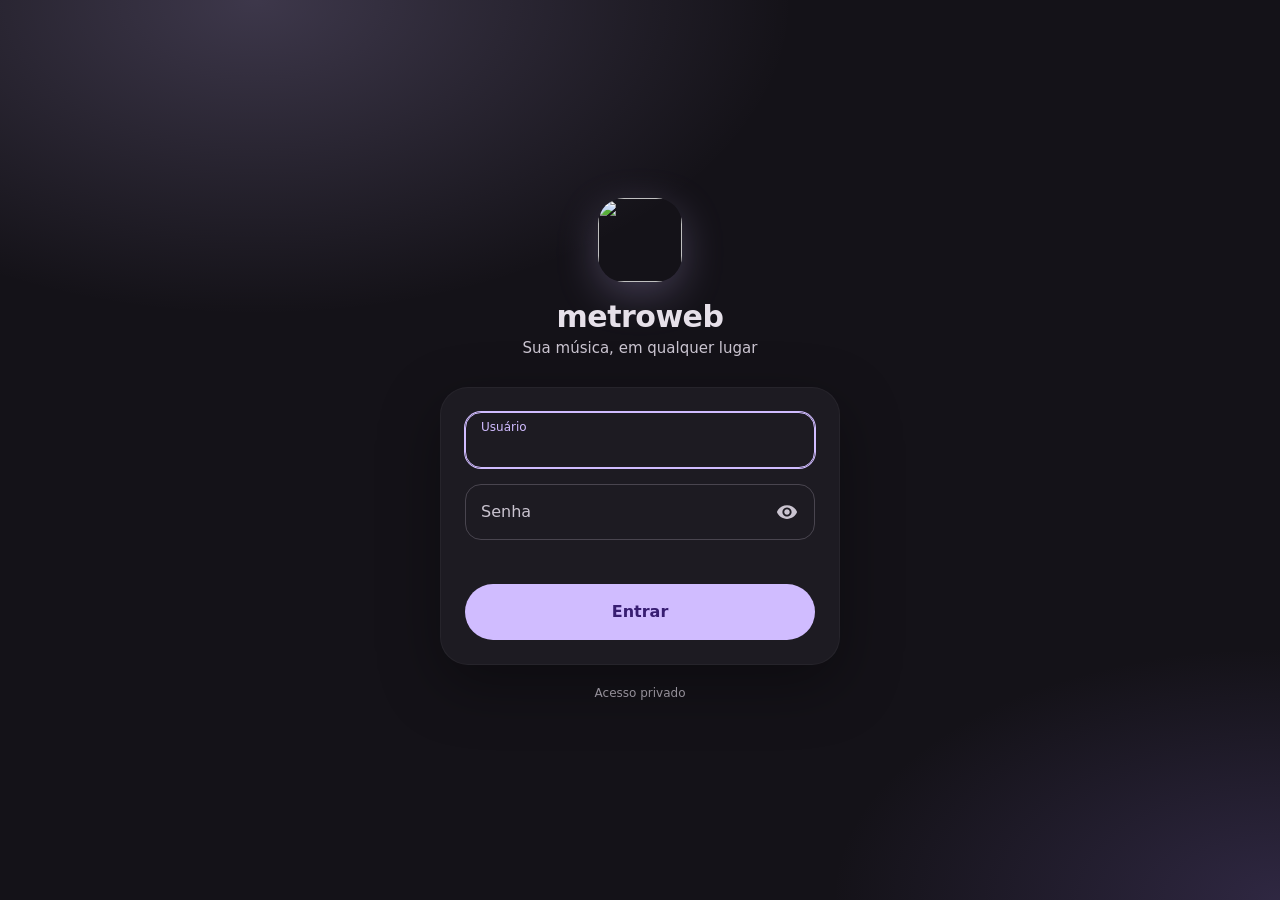
==== web/login.html @ 5aa13e9d "Login (admin/admin trocável), UI estilo Metrolist mobile+PC, Docker, proxy de capas Co-Authored-By: " ====
<!DOCTYPE html>
<html lang="pt-BR">
<head>
<meta charset="utf-8">
<meta name="viewport" content="width=device-width, initial-scale=1, viewport-fit=cover">
<meta name="theme-color" content="#141218">
<link rel="manifest" href="/manifest.webmanifest">
<link rel="icon" href="/icon.svg" type="image/svg+xml">
<title>Entrar · metroweb</title>
<style>
  :root {
    --bg: #141218; --surface: #1d1b22; --high: #2b2930; --on: #e6e0e9; --muted: #cac4d0;
    --outline: #49454f; --accent: #d0bcff; --on-accent: #381e72; --err: #f2b8b5;
  }
  * { box-sizing: border-box; -webkit-tap-highlight-color: transparent; }
  html, body { height: 100%; }
  body {
    margin: 0; background: var(--bg); color: var(--on);
    font: 16px/1.4 system-ui, -apple-system, "Segoe UI", Roboto, sans-serif;
    display: grid; place-items: center; padding: max(20px, env(safe-area-inset-top)) 20px max(20px, env(safe-area-inset-bottom));
    background-image:
      radial-gradient(60% 50% at 20% 0%, rgba(208,188,255,.22), transparent 70%),
      radial-gradient(50% 40% at 100% 100%, rgba(127,103,190,.25), transparent 70%);
    background-attachment: fixed;
  }
  main { width: 100%; max-width: 400px; }
  .brand { display: flex; flex-direction: column; align-items: center; gap: 14px; margin-bottom: 28px; text-align: center; }
  .brand img { width: 84px; height: 84px; border-radius: 26px; box-shadow: 0 12px 40px rgba(208,188,255,.25); }
  .brand h1 { margin: 0; font-size: 30px; font-weight: 700; letter-spacing: -.5px; }
  .brand p { margin: 0; color: var(--muted); font-size: 15px; }
  form { background: var(--surface); border-radius: 28px; padding: 24px; display: grid; gap: 16px;
    border: 1px solid rgba(255,255,255,.04); box-shadow: 0 20px 60px rgba(0,0,0,.35); }
  .field { position: relative; }
  .field input {
    width: 100%; height: 56px; background: transparent; color: var(--on); font: inherit;
    border: 1px solid var(--outline); border-radius: 16px; padding: 22px 48px 6px 16px; outline: none;
    transition: border-color .15s, box-shadow .15s;
  }
  .field input:focus { border-color: var(--accent); box-shadow: 0 0 0 1px var(--accent); }
  .field label {
    position: absolute; left: 16px; top: 17px; color: var(--muted); pointer-events: none;
    transition: all .15s; transform-origin: left top;
  }
  .field input:focus + label, .field input:not(:placeholder-shown) + label { top: 7px; font-size: 12px; color: var(--accent); }
  .eye { position: absolute; right: 6px; top: 6px; width: 44px; height: 44px; border: 0; background: none; color: var(--muted);
    border-radius: 50%; cursor: pointer; display: grid; place-items: center; }
  .eye:hover { background: rgba(255,255,255,.06); }
  .eye svg { width: 22px; height: 22px; fill: currentColor; }
  button.go {
    height: 56px; border: 0; border-radius: 28px; background: var(--accent); color: var(--on-accent);
    font: inherit; font-weight: 600; font-size: 16px; cursor: pointer; transition: transform .1s, filter .15s;
  }
  button.go:hover { filter: brightness(1.06); }
  button.go:active { transform: scale(.98); }
  button.go:disabled { opacity: .6; cursor: default; }
  #err { color: var(--err); font-size: 14px; min-height: 20px; text-align: center; margin: -4px 0 -4px; }
  footer { text-align: center; color: #948f99; font-size: 12px; margin-top: 20px; }
</style>
</head>
<body>
<main>
  <div class="brand">
    <img src="/icon.svg" alt="">
    <div><h1>metroweb</h1><p>Sua música, em qualquer lugar</p></div>
  </div>
  <form id="f" autocomplete="on">
    <div class="field">
      <input id="user" name="user" type="text" placeholder=" " autocomplete="username" autocapitalize="none" autocorrect="off" spellcheck="false" required autofocus>
      <label for="user">Usuário</label>
    </div>
    <div class="field">
      <input id="pw" name="password" type="password" placeholder=" " autocomplete="current-password" required>
      <label for="pw">Senha</label>
      <button class="eye" type="button" id="eye" aria-label="Mostrar senha">
        <svg viewBox="0 0 24 24"><path d="M12 4.5C7 4.5 2.73 7.61 1 12c1.73 4.39 6 7.5 11 7.5s9.27-3.11 11-7.5c-1.73-4.39-6-7.5-11-7.5zM12 17c-2.76 0-5-2.24-5-5s2.24-5 5-5 5 2.24 5 5-2.24 5-5 5zm0-8c-1.66 0-3 1.34-3 3s1.34 3 3 3 3-1.34 3-3-1.34-3-3-3z"/></svg>
      </button>
    </div>
    <div id="err" role="alert"></div>
    <button class="go" id="go" type="submit">Entrar</button>
  </form>
  <footer>Acesso privado</footer>
</main>
<script>
const f = document.getElementById('f'), err = document.getElementById('err'), go = document.getElementById('go');
document.getElementById('eye').onclick = () => {
  const p = document.getElementById('pw'); p.type = p.type === 'password' ? 'text' : 'password';
};
f.addEventListener('submit', async e => {
  e.preventDefault(); err.textContent = ''; go.disabled = true; go.textContent = 'Entrando…';
  try {
    const r = await fetch('/login', { method: 'POST', body: new URLSearchParams(new FormData(f)) });
    if (r.ok) { location.replace('/'); return; }
    const d = await r.json().catch(() => ({}));
    err.textContent = d.error || 'Não foi possível entrar.';
  } catch { err.textContent = 'Sem conexão com o servidor.'; }
  go.disabled = false; go.textContent = 'Entrar';
});
</script>
</body>
</html>
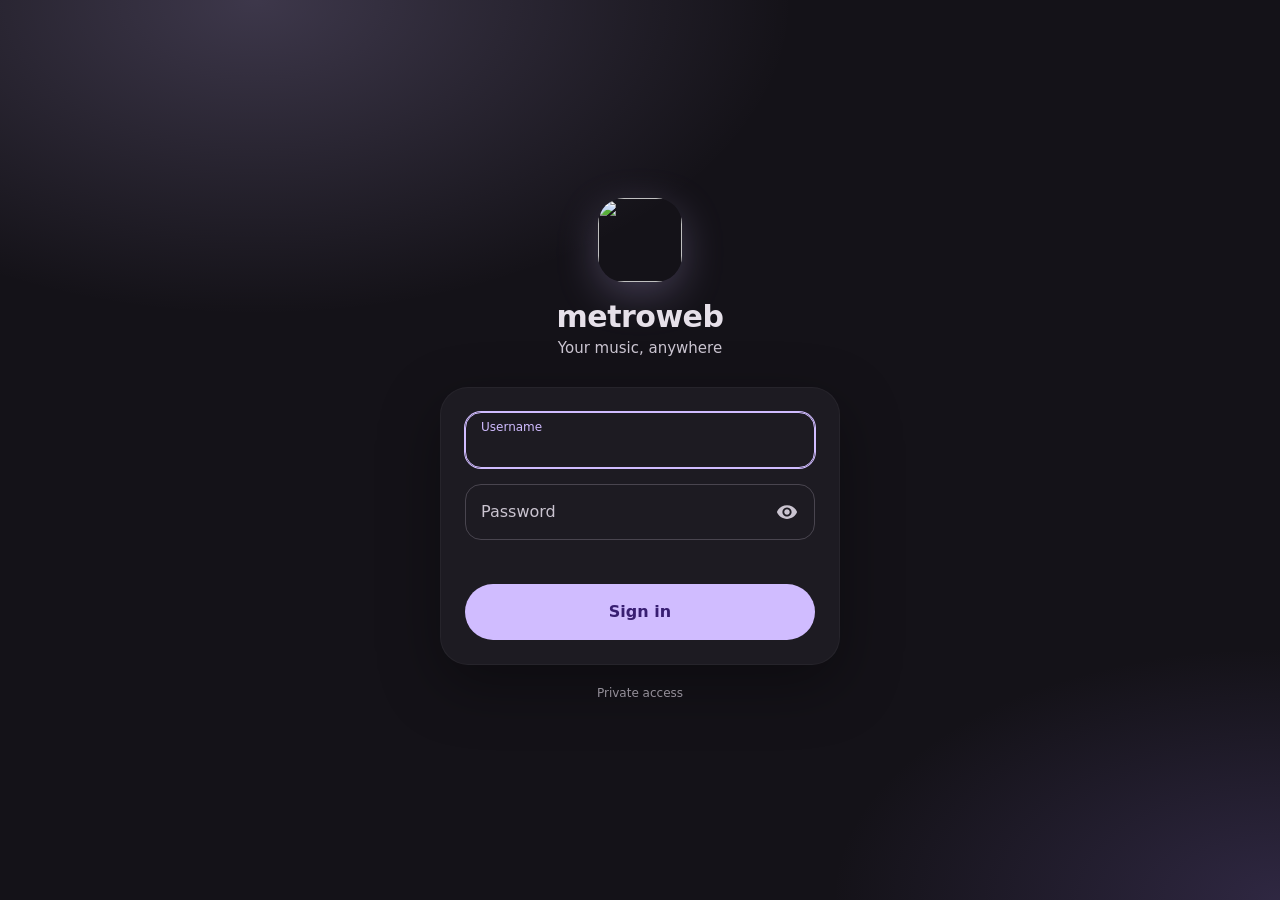
==== commit 93997c98: "English UI, artists/albums/playlists, share links, typed search, stream cache fallback - Router-base" ====
--- a/web/login.html
+++ b/web/login.html
@@ -1,12 +1,12 @@
 <!DOCTYPE html>
-<html lang="pt-BR">
+<html lang="en">
 <head>
 <meta charset="utf-8">
 <meta name="viewport" content="width=device-width, initial-scale=1, viewport-fit=cover">
 <meta name="theme-color" content="#141218">
 <link rel="manifest" href="/manifest.webmanifest">
 <link rel="icon" href="/icon.svg" type="image/svg+xml">
-<title>Entrar · metroweb</title>
+<title>Sign in · metroweb</title>
 <style>
   :root {
     --bg: #141218; --surface: #1d1b22; --high: #2b2930; --on: #e6e0e9; --muted: #cac4d0;
@@ -61,24 +61,24 @@
 <main>
   <div class="brand">
     <img src="/icon.svg" alt="">
-    <div><h1>metroweb</h1><p>Sua música, em qualquer lugar</p></div>
+    <div><h1>metroweb</h1><p>Your music, anywhere</p></div>
   </div>
   <form id="f" autocomplete="on">
     <div class="field">
       <input id="user" name="user" type="text" placeholder=" " autocomplete="username" autocapitalize="none" autocorrect="off" spellcheck="false" required autofocus>
-      <label for="user">Usuário</label>
+      <label for="user">Username</label>
     </div>
     <div class="field">
       <input id="pw" name="password" type="password" placeholder=" " autocomplete="current-password" required>
-      <label for="pw">Senha</label>
-      <button class="eye" type="button" id="eye" aria-label="Mostrar senha">
+      <label for="pw">Password</label>
+      <button class="eye" type="button" id="eye" aria-label="Show password">
         <svg viewBox="0 0 24 24"><path d="M12 4.5C7 4.5 2.73 7.61 1 12c1.73 4.39 6 7.5 11 7.5s9.27-3.11 11-7.5c-1.73-4.39-6-7.5-11-7.5zM12 17c-2.76 0-5-2.24-5-5s2.24-5 5-5 5 2.24 5 5-2.24 5-5 5zm0-8c-1.66 0-3 1.34-3 3s1.34 3 3 3 3-1.34 3-3-1.34-3-3-3z"/></svg>
       </button>
     </div>
     <div id="err" role="alert"></div>
-    <button class="go" id="go" type="submit">Entrar</button>
+    <button class="go" id="go" type="submit">Sign in</button>
   </form>
-  <footer>Acesso privado</footer>
+  <footer>Private access</footer>
 </main>
 <script>
 const f = document.getElementById('f'), err = document.getElementById('err'), go = document.getElementById('go');
@@ -86,14 +86,14 @@
   const p = document.getElementById('pw'); p.type = p.type === 'password' ? 'text' : 'password';
 };
 f.addEventListener('submit', async e => {
-  e.preventDefault(); err.textContent = ''; go.disabled = true; go.textContent = 'Entrando…';
+  e.preventDefault(); err.textContent = ''; go.disabled = true; go.textContent = 'Signing in…';
   try {
     const r = await fetch('/login', { method: 'POST', body: new URLSearchParams(new FormData(f)) });
     if (r.ok) { location.replace('/'); return; }
     const d = await r.json().catch(() => ({}));
-    err.textContent = d.error || 'Não foi possível entrar.';
-  } catch { err.textContent = 'Sem conexão com o servidor.'; }
-  go.disabled = false; go.textContent = 'Entrar';
+    err.textContent = d.error || 'Could not sign in.';
+  } catch { err.textContent = 'Cannot reach the server.'; }
+  go.disabled = false; go.textContent = 'Sign in';
 });
 </script>
 </body>
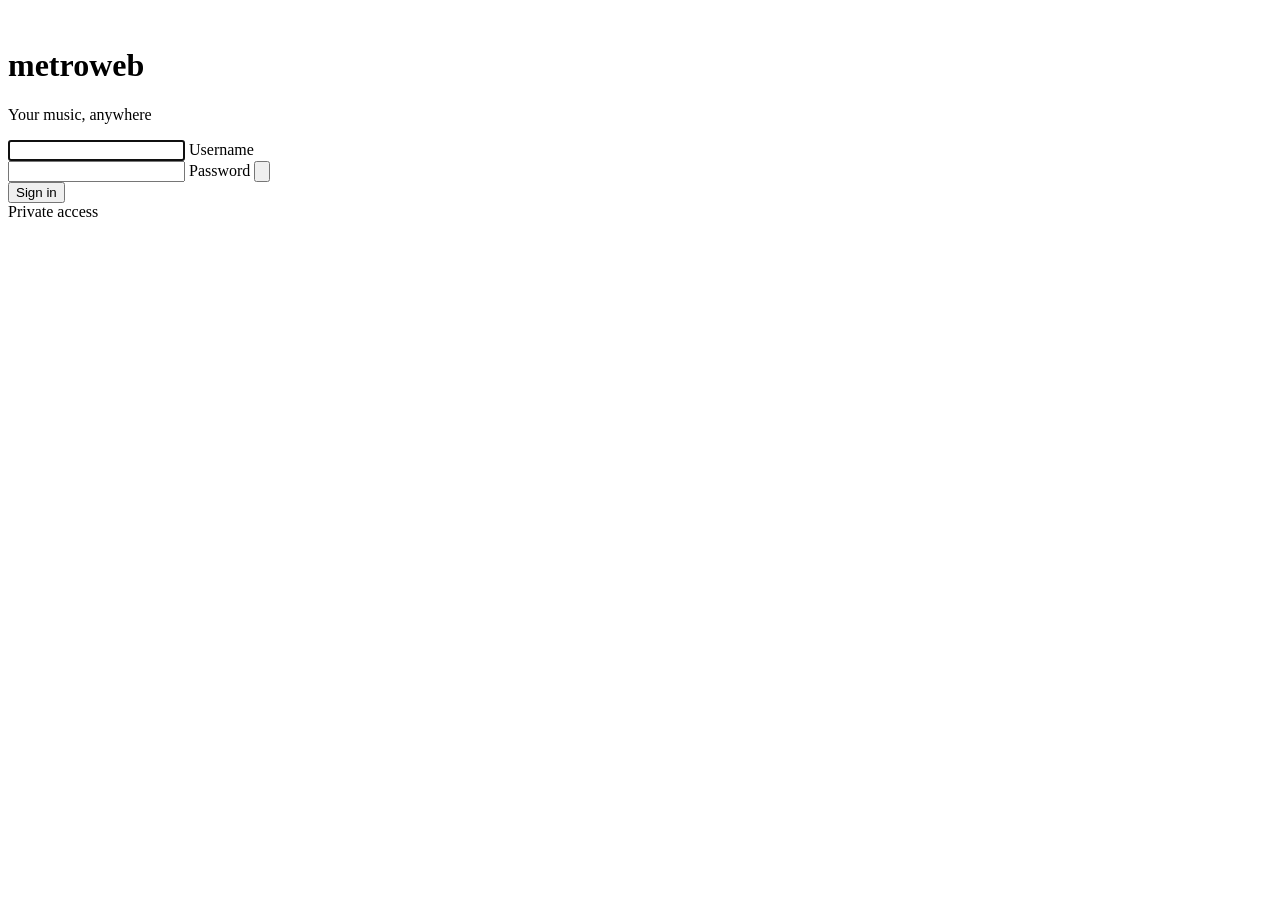
==== commit bb5a803f: "Security hardening: CSP, CSRF checks, default password blocked from remote clients, input validation" ====
--- a/web/login.html
+++ b/web/login.html
@@ -7,55 +7,7 @@
 <link rel="manifest" href="/manifest.webmanifest">
 <link rel="icon" href="/icon.svg" type="image/svg+xml">
 <title>Sign in · metroweb</title>
-<style>
-  :root {
-    --bg: #141218; --surface: #1d1b22; --high: #2b2930; --on: #e6e0e9; --muted: #cac4d0;
-    --outline: #49454f; --accent: #d0bcff; --on-accent: #381e72; --err: #f2b8b5;
-  }
-  * { box-sizing: border-box; -webkit-tap-highlight-color: transparent; }
-  html, body { height: 100%; }
-  body {
-    margin: 0; background: var(--bg); color: var(--on);
-    font: 16px/1.4 system-ui, -apple-system, "Segoe UI", Roboto, sans-serif;
-    display: grid; place-items: center; padding: max(20px, env(safe-area-inset-top)) 20px max(20px, env(safe-area-inset-bottom));
-    background-image:
-      radial-gradient(60% 50% at 20% 0%, rgba(208,188,255,.22), transparent 70%),
-      radial-gradient(50% 40% at 100% 100%, rgba(127,103,190,.25), transparent 70%);
-    background-attachment: fixed;
-  }
-  main { width: 100%; max-width: 400px; }
-  .brand { display: flex; flex-direction: column; align-items: center; gap: 14px; margin-bottom: 28px; text-align: center; }
-  .brand img { width: 84px; height: 84px; border-radius: 26px; box-shadow: 0 12px 40px rgba(208,188,255,.25); }
-  .brand h1 { margin: 0; font-size: 30px; font-weight: 700; letter-spacing: -.5px; }
-  .brand p { margin: 0; color: var(--muted); font-size: 15px; }
-  form { background: var(--surface); border-radius: 28px; padding: 24px; display: grid; gap: 16px;
-    border: 1px solid rgba(255,255,255,.04); box-shadow: 0 20px 60px rgba(0,0,0,.35); }
-  .field { position: relative; }
-  .field input {
-    width: 100%; height: 56px; background: transparent; color: var(--on); font: inherit;
-    border: 1px solid var(--outline); border-radius: 16px; padding: 22px 48px 6px 16px; outline: none;
-    transition: border-color .15s, box-shadow .15s;
-  }
-  .field input:focus { border-color: var(--accent); box-shadow: 0 0 0 1px var(--accent); }
-  .field label {
-    position: absolute; left: 16px; top: 17px; color: var(--muted); pointer-events: none;
-    transition: all .15s; transform-origin: left top;
-  }
-  .field input:focus + label, .field input:not(:placeholder-shown) + label { top: 7px; font-size: 12px; color: var(--accent); }
-  .eye { position: absolute; right: 6px; top: 6px; width: 44px; height: 44px; border: 0; background: none; color: var(--muted);
-    border-radius: 50%; cursor: pointer; display: grid; place-items: center; }
-  .eye:hover { background: rgba(255,255,255,.06); }
-  .eye svg { width: 22px; height: 22px; fill: currentColor; }
-  button.go {
-    height: 56px; border: 0; border-radius: 28px; background: var(--accent); color: var(--on-accent);
-    font: inherit; font-weight: 600; font-size: 16px; cursor: pointer; transition: transform .1s, filter .15s;
-  }
-  button.go:hover { filter: brightness(1.06); }
-  button.go:active { transform: scale(.98); }
-  button.go:disabled { opacity: .6; cursor: default; }
-  #err { color: var(--err); font-size: 14px; min-height: 20px; text-align: center; margin: -4px 0 -4px; }
-  footer { text-align: center; color: #948f99; font-size: 12px; margin-top: 20px; }
-</style>
+<link rel="stylesheet" href="/login.css">
 </head>
 <body>
 <main>
@@ -80,21 +32,6 @@
   </form>
   <footer>Private access</footer>
 </main>
-<script>
-const f = document.getElementById('f'), err = document.getElementById('err'), go = document.getElementById('go');
-document.getElementById('eye').onclick = () => {
-  const p = document.getElementById('pw'); p.type = p.type === 'password' ? 'text' : 'password';
-};
-f.addEventListener('submit', async e => {
-  e.preventDefault(); err.textContent = ''; go.disabled = true; go.textContent = 'Signing in…';
-  try {
-    const r = await fetch('/login', { method: 'POST', body: new URLSearchParams(new FormData(f)) });
-    if (r.ok) { location.replace('/'); return; }
-    const d = await r.json().catch(() => ({}));
-    err.textContent = d.error || 'Could not sign in.';
-  } catch { err.textContent = 'Cannot reach the server.'; }
-  go.disabled = false; go.textContent = 'Sign in';
-});
-</script>
+<script src="/login.js"></script>
 </body>
 </html>
